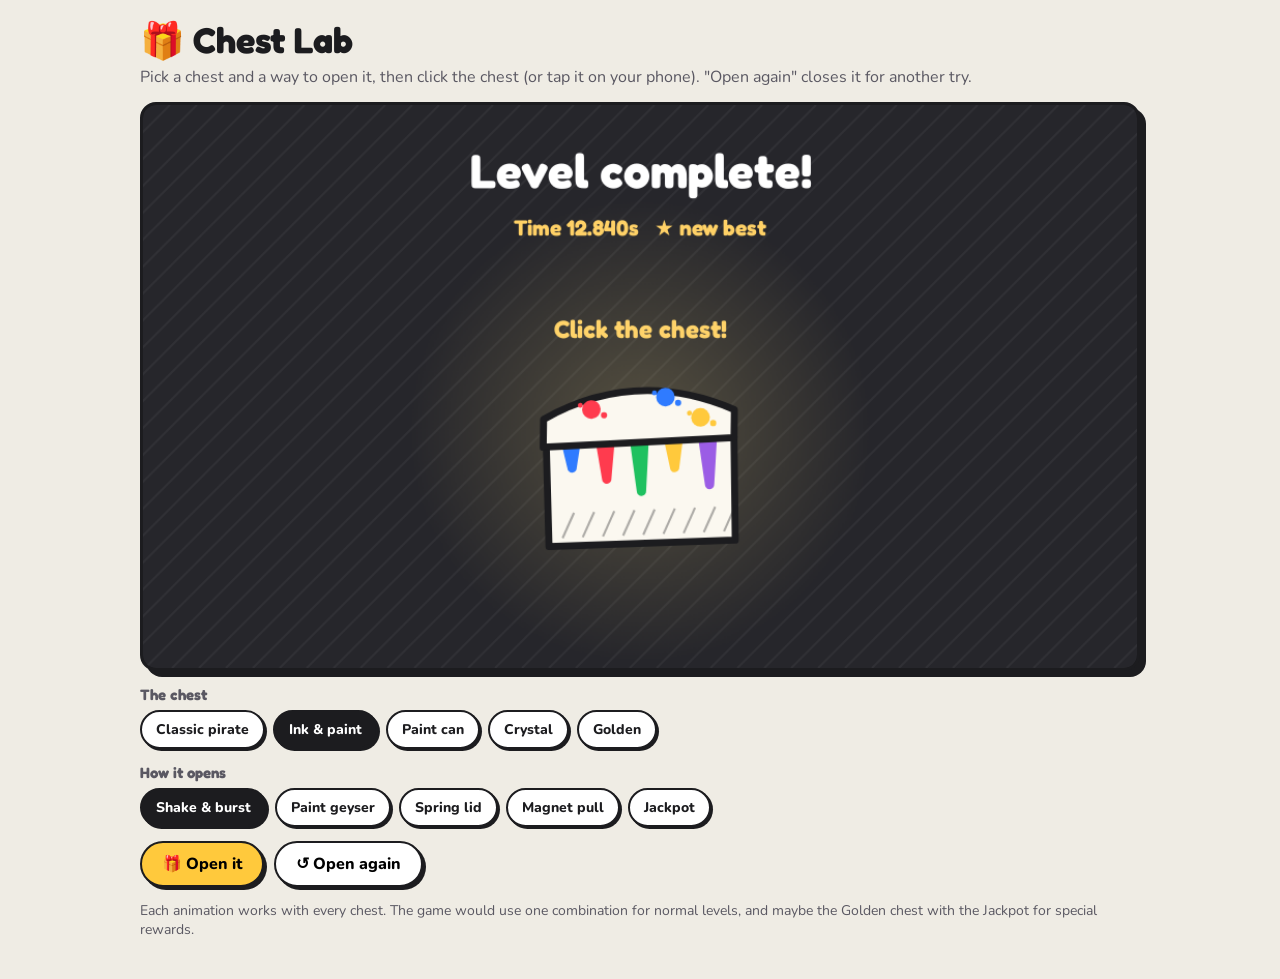
==== chests.html @ 411df508 "Chest Lab (chests.html): five chest looks x five ways to open, to choose from Co-Authored-By: Claude" ====
<!doctype html>
<html lang="en">
<head>
<meta charset="utf-8">
<meta name="viewport" content="width=device-width, initial-scale=1">
<title>Chest Lab</title>
<link href="https://fonts.googleapis.com/css2?family=Fredoka:wght@600;700&family=Nunito:wght@600;800&display=swap" rel="stylesheet">
<style>
  /* A preview page: try each chest look with each way to open it. */
  :root { --paper: #efece4; --ink: #1c1c1f; --ink-2: #5a5862; --gold: #e8a400; color-scheme: light; }
  html, body { margin: 0; background: var(--paper); color: var(--ink); font-family: Nunito, ui-rounded, system-ui, sans-serif; }
  .wrap { max-width: 1000px; margin: 0 auto; padding: 18px 16px 40px; display: grid; gap: 14px; }
  h1 { font: 700 clamp(26px, 4vw, 36px) Fredoka, ui-rounded, sans-serif; margin: 0; }
  header p { margin: 4px 0 0; color: var(--ink-2); }
  .stage { border: 3px solid var(--ink); border-radius: 16px; overflow: hidden; box-shadow: 6px 6px 0 var(--ink); background: #111; }
  canvas { display: block; width: 100%; aspect-ratio: 960 / 544; cursor: pointer; touch-action: manipulation; }
  .row { display: grid; gap: 6px; }
  .row h2 { margin: 0; font: 700 15px Fredoka, sans-serif; color: var(--ink-2); }
  .opts { display: flex; flex-wrap: wrap; gap: 8px; }
  .opts button { font: 800 14px Nunito, sans-serif; padding: 8px 14px; border: 2px solid var(--ink); border-radius: 999px; background: #fff; color: var(--ink); cursor: pointer; box-shadow: 2px 2px 0 var(--ink); }
  .opts button[aria-pressed="true"] { background: var(--ink); color: #fff; }
  .opts button:focus-visible { outline: 3px solid #2f7bff; outline-offset: 2px; }
  .go { display: flex; gap: 10px; flex-wrap: wrap; }
  .go button { font: 800 16px Nunito, sans-serif; padding: 10px 20px; border: 2px solid var(--ink); border-radius: 999px; background: #ffc93c; cursor: pointer; box-shadow: 3px 3px 0 var(--ink); }
  .go button.alt { background: #fff; }
  .note { color: var(--ink-2); font-size: 14px; margin: 0; }
</style>
</head>
<body>
<div class="wrap">
  <header>
    <h1>🎁 Chest Lab</h1>
    <p>Pick a chest and a way to open it, then click the chest (or tap it on your phone). "Open again" closes it for another try.</p>
  </header>
  <div class="stage"><canvas id="c" width="960" height="544" aria-label="The level-complete screen with a reward chest"></canvas></div>
  <div class="row"><h2>The chest</h2><div class="opts" id="looks"></div></div>
  <div class="row"><h2>How it opens</h2><div class="opts" id="anims"></div></div>
  <div class="go"><button id="open">🎁 Open it</button><button id="again" class="alt">↺ Open again</button></div>
  <p class="note">Each animation works with every chest. The game would use one combination for normal levels, and maybe the Golden chest with the Jackpot for special rewards.</p>
</div>
<script src="chest.js?v=1"></script>
<script>
const c = document.getElementById('c'), g = c.getContext('2d');
const W = 960, H = 544;
let look = 'ink', anim = 'burst', ch;
function reset() { ch = Chest.make({ look, anim, total: 150, x: W / 2, y: 345, counter: { x: W / 2 - 108, y: 220 } }); }
function buttons(el, map, get, set) {
  el.innerHTML = Object.entries(map).map(([k, name]) => `<button data-k="${k}" aria-pressed="${k === get()}">${name}</button>`).join('');
  el.addEventListener('click', (e) => {
    const b = e.target.closest('button'); if (!b) return;
    set(b.dataset.k); el.querySelectorAll('button').forEach((x) => x.setAttribute('aria-pressed', String(x === b)));
    reset();
  });
}
buttons(document.getElementById('looks'), Chest.LOOKS, () => look, (k) => { look = k; });
buttons(document.getElementById('anims'), Chest.ANIMS, () => anim, (k) => { anim = k; });
document.getElementById('open').onclick = () => Chest.open(ch);
document.getElementById('again').onclick = () => reset();
c.addEventListener('click', () => (ch.done ? reset() : Chest.open(ch)));
reset();

function text(s, x, y, size, col, weight = 800) {
  g.font = `${weight} ${size}px Fredoka, ui-rounded, system-ui, sans-serif`; g.textAlign = 'center'; g.textBaseline = 'middle'; g.fillStyle = col; g.fillText(s, x, y);
}
let last = performance.now();
function frame(now) {
  const dt = Math.min(0.05, (now - last) / 1000); last = now;
  Chest.step(ch, dt);
  // a level-complete screen like the game's
  g.fillStyle = '#26262b'; g.fillRect(0, 0, W, H);
  g.strokeStyle = 'rgba(255,255,255,0.05)'; g.lineWidth = 2;
  for (let x = -H; x < W; x += 26) { g.beginPath(); g.moveTo(x, H); g.lineTo(x + H, 0); g.stroke(); }
  text('Level complete!', W / 2, 66, 46, '#fff', 700);
  text('Time 12.840s   ★ new best', W / 2, 120, 21, '#ffd166', 700);
  if (ch.opened) {
    g.save(); g.translate(W / 2 + 20, 218); const p = 1 + (ch.pop || 0) * 0.12; g.scale(p, p);
    text(`+${ch.shown}  Paint Drops`, 0, 0, 30, '#7cc4ff', 700); g.restore();
    Chest.drop(g, W / 2 - 108, 220, 9, '#2f9bff');
  } else text(matchMedia('(pointer: coarse)').matches ? 'Tap the chest!' : 'Click the chest!', W / 2, 218, 24, '#ffd166', 700);
  Chest.draw(g, ch);
  if (ch.done) text('First clear +50  ·  New cans × 3 +75  ·  First level today +25', W / 2, 470, 15, 'rgba(255,255,255,0.7)', 600);
  requestAnimationFrame(frame);
}
document.fonts.load('700 10px Fredoka').finally(() => requestAnimationFrame(frame));
</script>
</body>
</html>
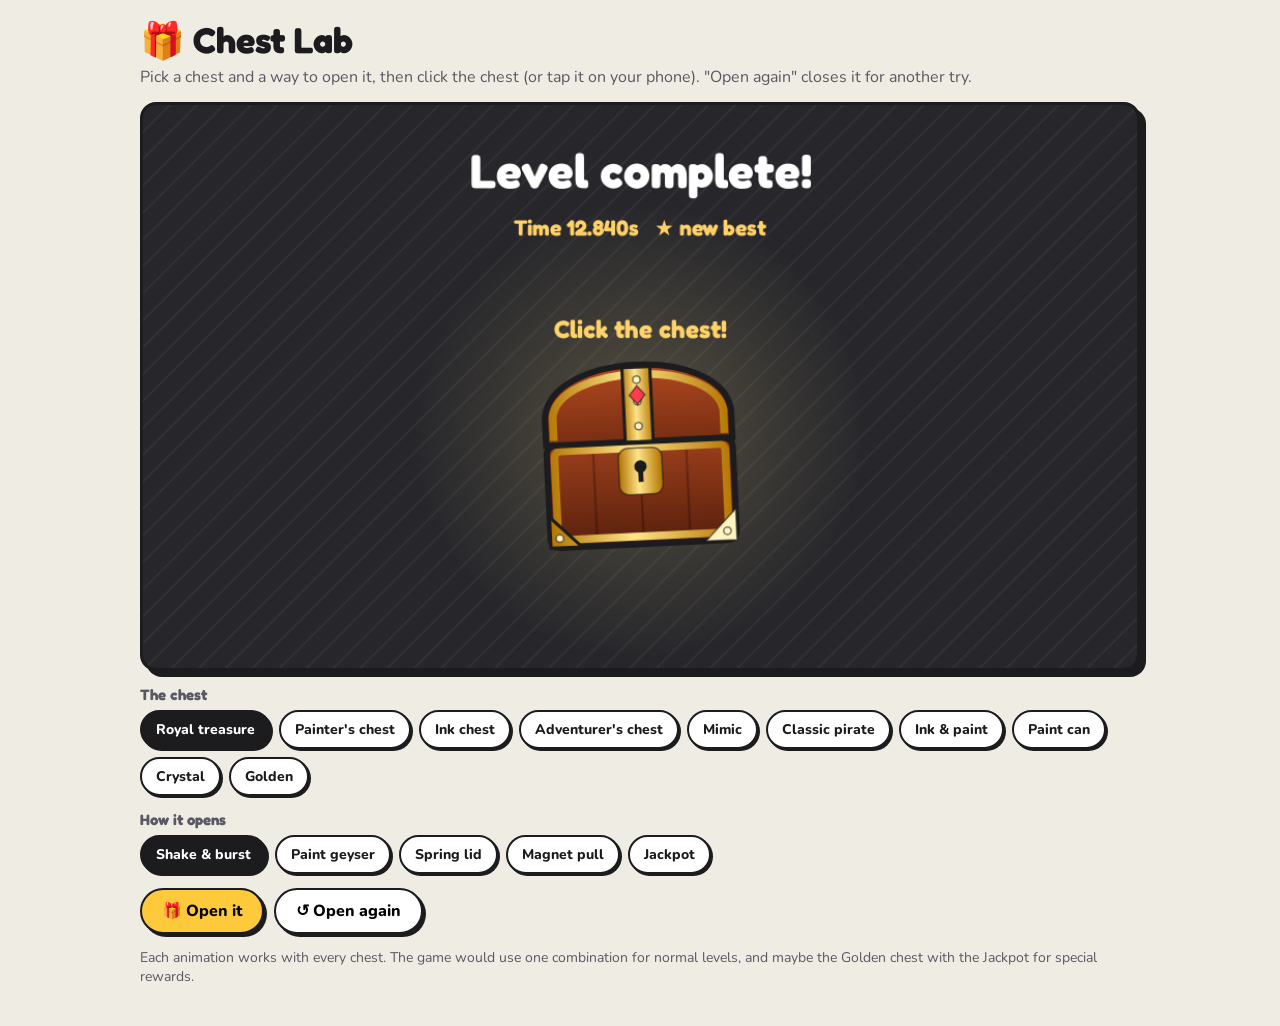
==== commit 1f7654f2: "Chest Lab: five new treasure chests (royal, painter's, ink, adventurer's, mimic) Co-Authored-By: Cla" ====
--- a/chests.html
+++ b/chests.html
@@ -38,11 +38,11 @@
   <div class="go"><button id="open">🎁 Open it</button><button id="again" class="alt">↺ Open again</button></div>
   <p class="note">Each animation works with every chest. The game would use one combination for normal levels, and maybe the Golden chest with the Jackpot for special rewards.</p>
 </div>
-<script src="chest.js?v=1"></script>
+<script src="chest.js?v=2"></script>
 <script>
 const c = document.getElementById('c'), g = c.getContext('2d');
 const W = 960, H = 544;
-let look = 'ink', anim = 'burst', ch;
+let look = 'royal', anim = 'burst', ch;
 function reset() { ch = Chest.make({ look, anim, total: 150, x: W / 2, y: 345, counter: { x: W / 2 - 108, y: 220 } }); }
 function buttons(el, map, get, set) {
   el.innerHTML = Object.entries(map).map(([k, name]) => `<button data-k="${k}" aria-pressed="${k === get()}">${name}</button>`).join('');
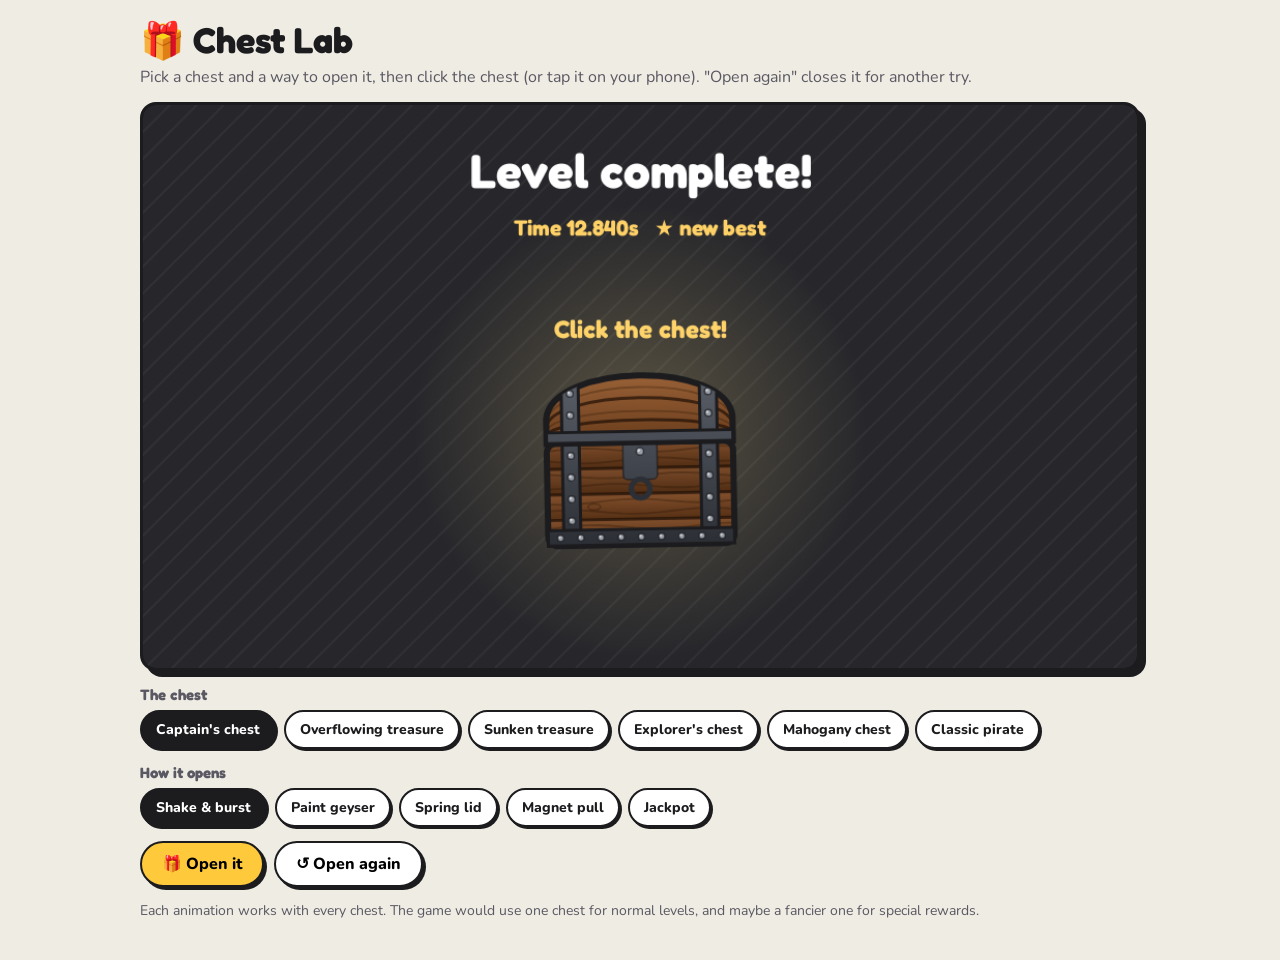
==== commit 46e5e78d: "Chest Lab: five wooden pirate chests (captain's, overflowing, sunken, explorer's, mahogany) Co-Autho" ====
--- a/chests.html
+++ b/chests.html
@@ -36,13 +36,13 @@
   <div class="row"><h2>The chest</h2><div class="opts" id="looks"></div></div>
   <div class="row"><h2>How it opens</h2><div class="opts" id="anims"></div></div>
   <div class="go"><button id="open">🎁 Open it</button><button id="again" class="alt">↺ Open again</button></div>
-  <p class="note">Each animation works with every chest. The game would use one combination for normal levels, and maybe the Golden chest with the Jackpot for special rewards.</p>
+  <p class="note">Each animation works with every chest. The game would use one chest for normal levels, and maybe a fancier one for special rewards.</p>
 </div>
-<script src="chest.js?v=2"></script>
+<script src="chest.js?v=3"></script>
 <script>
 const c = document.getElementById('c'), g = c.getContext('2d');
 const W = 960, H = 544;
-let look = 'royal', anim = 'burst', ch;
+let look = 'captain', anim = 'burst', ch;
 function reset() { ch = Chest.make({ look, anim, total: 150, x: W / 2, y: 345, counter: { x: W / 2 - 108, y: 220 } }); }
 function buttons(el, map, get, set) {
   el.innerHTML = Object.entries(map).map(([k, name]) => `<button data-k="${k}" aria-pressed="${k === get()}">${name}</button>`).join('');
